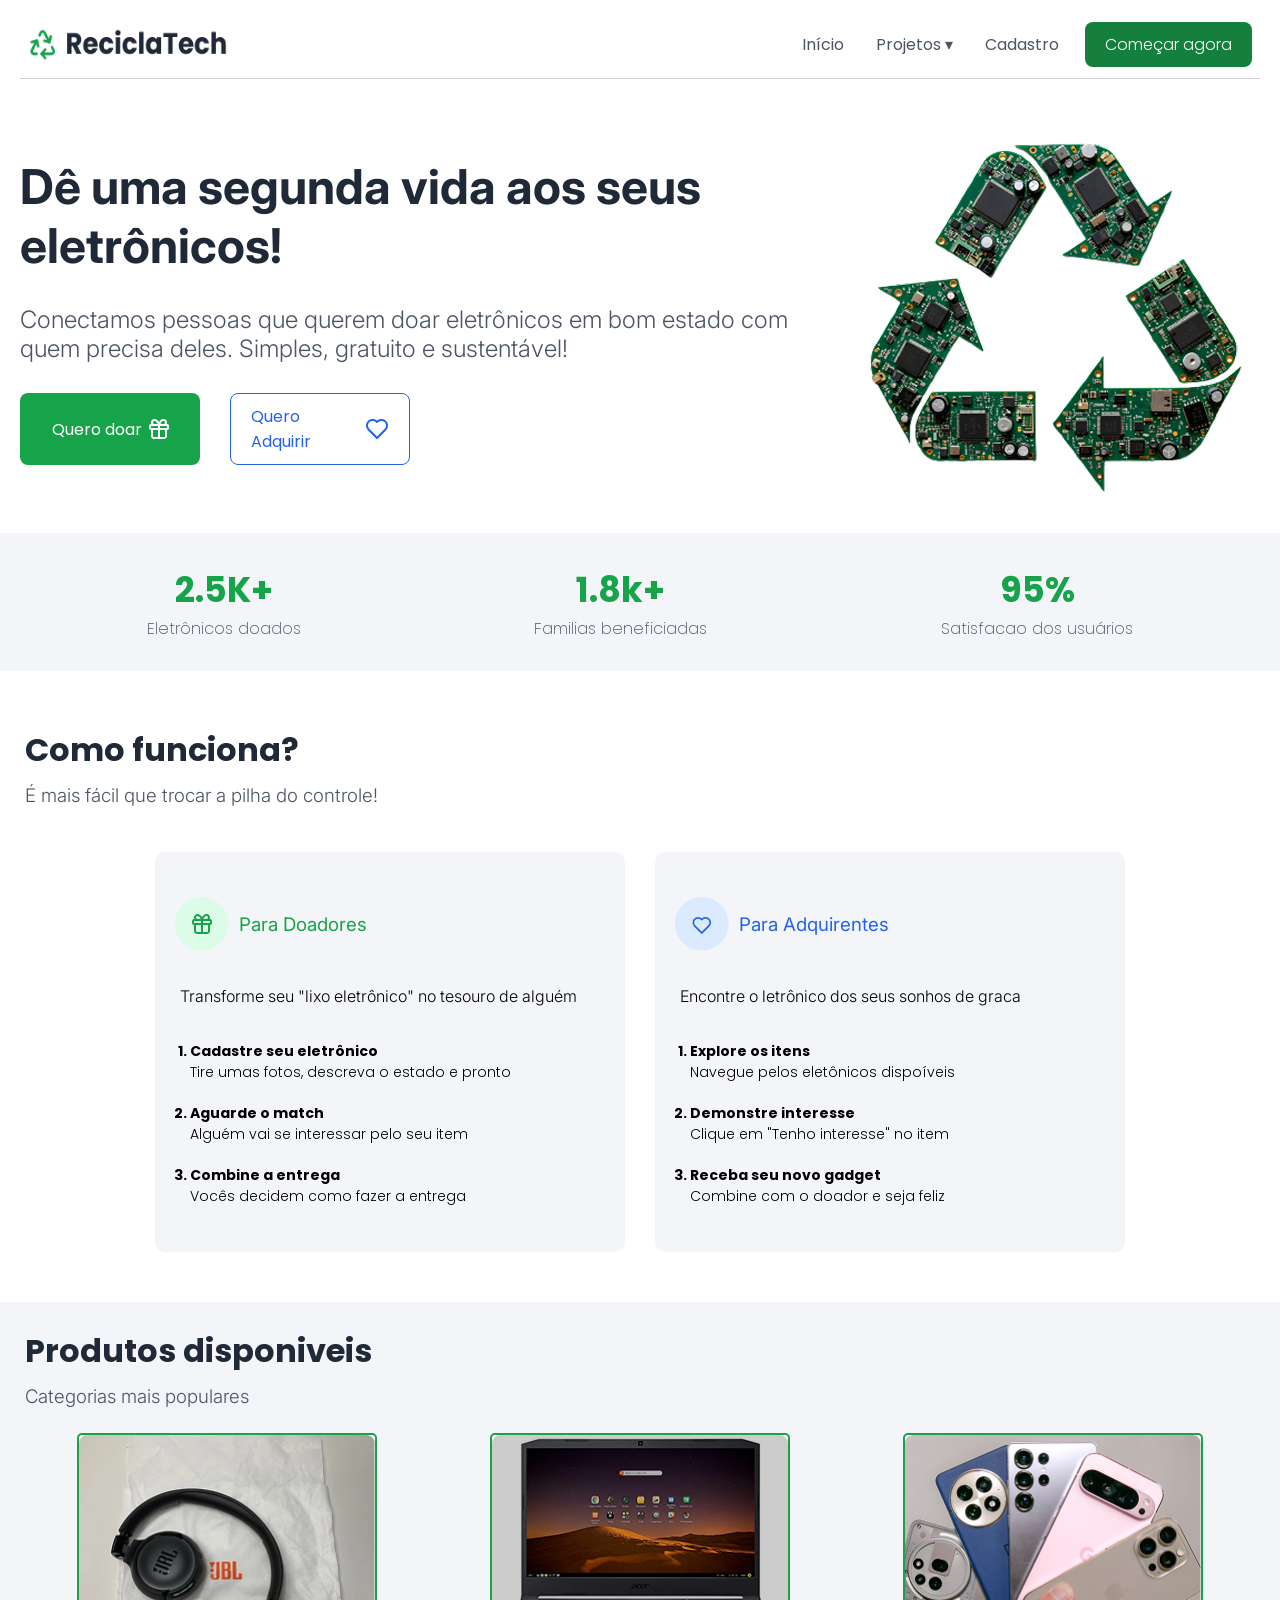
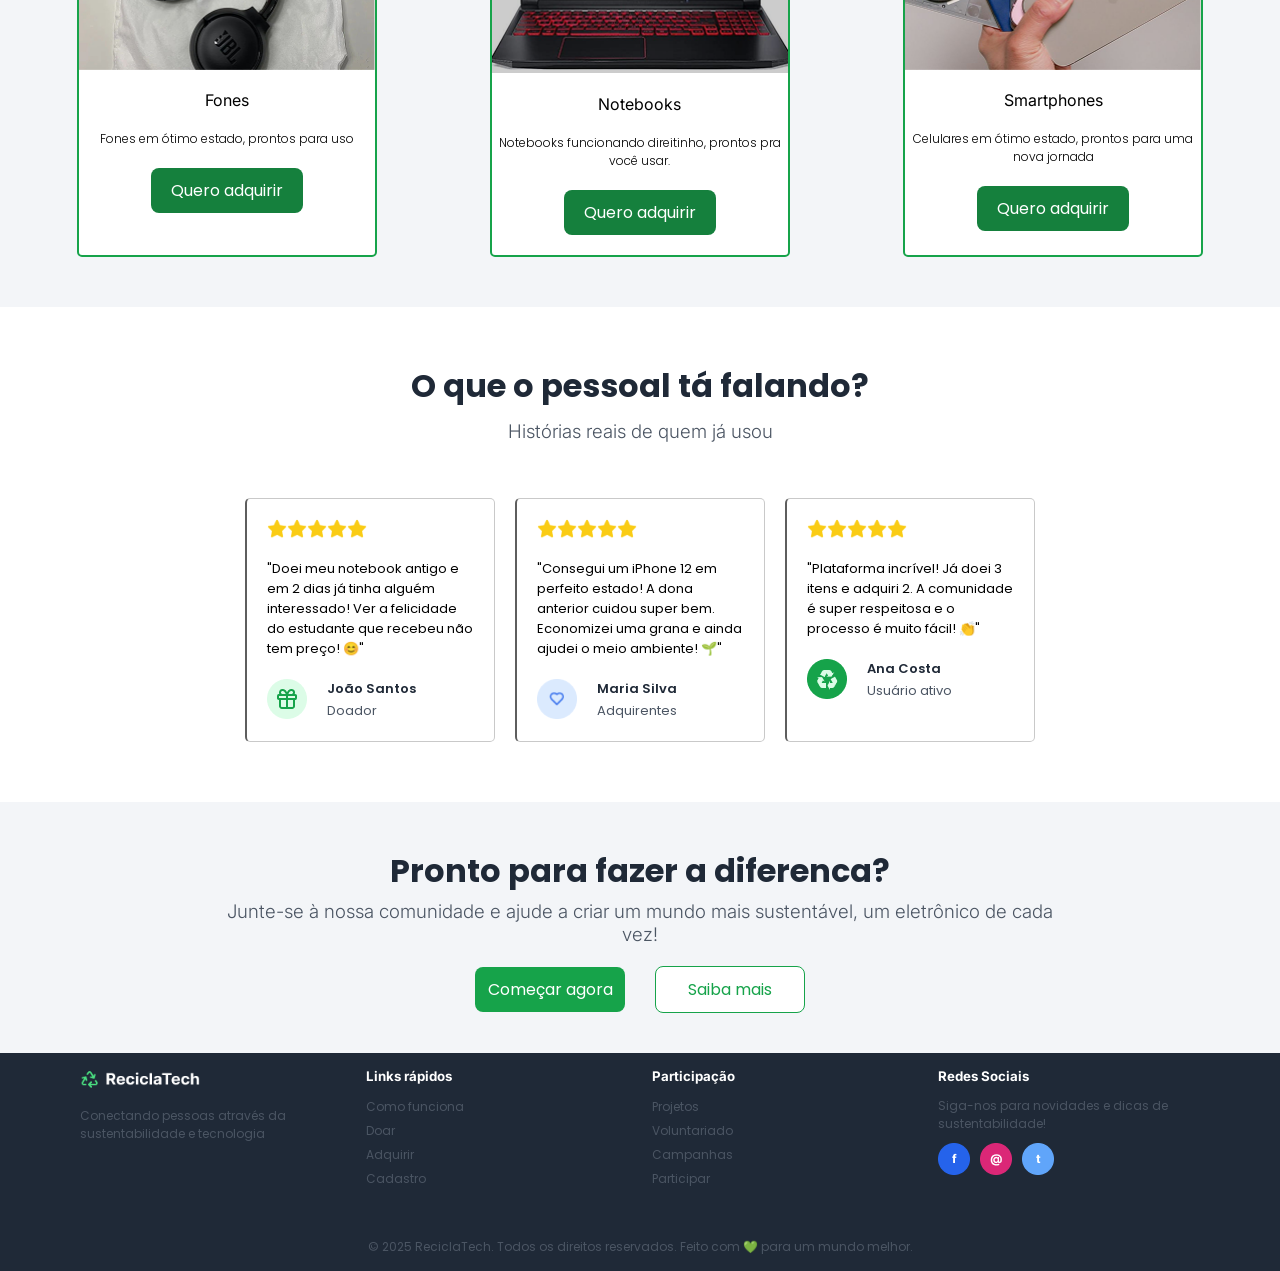
==== html/index.html @ 9a218ccb "Organiza diretórios e integra layout responsivo e feedback nativo" ====
<!DOCTYPE html>
<html lang="pt-BR">
<head>
    <meta charset="UTF-8">
    <meta name="viewport" content="width=device-width, initial-scale=1.0">
    <title>ReciclaTech</title>
    <link rel="stylesheet" href="../css/style.css">

    <!-- fonte - Poppins -->
    <link rel="preconnect" href="https://fonts.googleapis.com">
<link rel="preconnect" href="https://fonts.gstatic.com" crossorigin>
<link href="https://fonts.googleapis.com/css2?family=Montserrat:ital,wght@0,100..900;1,100..900&family=Poppins:ital,wght@0,100;0,200;0,300;0,400;0,500;0,600;0,700;0,800;0,900;1,100;1,200;1,300;1,400;1,500;1,600;1,700;1,800;1,900&display=swap" rel="stylesheet">

<!-- Fonte - Inter -->
 <link rel="preconnect" href="https://fonts.googleapis.com">
<link rel="preconnect" href="https://fonts.gstatic.com" crossorigin>
<link href="https://fonts.googleapis.com/css2?family=Inter:ital,opsz,wght@0,14..32,100..900;1,14..32,100..900&family=Montserrat:ital,wght@0,100..900;1,100..900&family=Poppins:ital,wght@0,100;0,200;0,300;0,400;0,500;0,600;0,700;0,800;0,900;1,100;1,200;1,300;1,400;1,500;1,600;1,700;1,800;1,900&display=swap" rel="stylesheet">
</head>
<body>
    <header class="cabecalho">
        <a href="index.html" aria-label="ReciclaTech — início"><img src="../imagens/Logo.png" alt="ReciclaTech"></a>
        <nav id="menu-principal" class="container-menu menu-desktop" aria-label="Navegação principal">
            <ul class="menu-lista">
                <li><a href="index.html" aria-current="page">Início</a></li>
                <li>
                    <details class="menu-dropdown">
                        <summary>Projetos</summary>
                        <ul class="submenu">
                            <li><a href="projetos.html">Todos os projetos</a></li>
                            <li><a href="projetos.html#voluntariado">Voluntariado</a></li>
                            <li><a href="projetos.html#campanhas">Campanhas de doação</a></li>
                            <li><a href="projetos.html#como-doar">Como doar</a></li>
                        </ul>
                    </details>
                </li>
                <li><a href="cadastro.html">Cadastro</a></li>
            </ul>
            <a href="cadastro.html">Começar agora</a>
        </nav>
        <details class="menu-movel">
            <summary class="menu-toggle"><span aria-hidden="true">☰</span> Menu</summary>
        <nav id="menu-movel" class="container-menu" aria-label="Navegação principal">
            <ul class="menu-lista">
                <li><a href="index.html" aria-current="page">Início</a></li>
                <li>
                    <details class="menu-dropdown">
                        <summary>Projetos</summary>
                        <ul class="submenu">
                            <li><a href="projetos.html">Todos os projetos</a></li>
                            <li><a href="projetos.html#voluntariado">Voluntariado</a></li>
                            <li><a href="projetos.html#campanhas">Campanhas de doação</a></li>
                            <li><a href="projetos.html#como-doar">Como doar</a></li>
                        </ul>
                    </details>
                </li>
                <li><a href="cadastro.html">Cadastro</a></li>
            </ul>
            <a href="cadastro.html">Começar agora</a>
        </nav>
        </details>
    </header>
    <main>
    <section class="introducao">
        <div class="intro">
        <h1>Dê uma segunda vida aos seus eletrônicos!</h1>
        <h2>Conectamos pessoas que querem doar eletrônicos em bom estado com quem precisa deles. Simples, gratuito e sustentável!</h2>
            <div class="botoes">
            <a id="doar" href="projetos.html#como-doar">Quero doar <img src="../imagens/Icone%20de%20presente.png" alt=""></a>
            <a id="adquirir" href="#produtos">Quero Adquirir <img src="../imagens/icone%20de%20coracao%20azul.png" alt=""></a>
            </div>
        </div>
        <img class="reciclagem-inicio" src="../imagens/reciclagem.png" alt="simbolo de reciclagem com eletronicos">
    </section>
    <section class="dados" aria-label="Resultados da comunidade">
        <div>
            <h2>2.5K+</h2>
            <p>Eletrônicos doados</p>
        </div>
        <div>
            <h2>1.8k+</h2>
            <p>Familias beneficiadas</p>
        </div>
        <div>
            <h2>95%</h2>
            <p>Satisfacao dos usuários</p>
        </div>
    </section>
    <section class="function" id="como-funciona">
        <h2>Como funciona?</h2>
        <h3>É mais fácil que trocar a pilha do controle!</h3>
    </section>
    <section class="beneficios" aria-label="Orientações para doadores e adquirentes">
        <div class="doadores">
            <h3><img src="../imagens/presente%20com%20fundo.png" alt="icone de presente com fundo verde">Para Doadores</h3>
            <h4>Transforme seu "lixo eletrônico" no tesouro de alguém</h4>
            <ol>
                <li>Cadastre seu eletrônico
                    <p>Tire umas fotos, descreva o estado e pronto</p>
                </li>
                <li>Aguarde o match
                    <p>Alguém vai se interessar pelo seu item</p>
                </li>
                <li>Combine a entrega
                    <p>Vocês decidem como fazer a entrega</p>
                </li>
            </ol>
        </div>
        <div class="adquirentes">
            <h3><img src="../imagens/coracao%20com%20fundo.png" alt="Imageem de coracao com fundo azul">Para Adquirentes</h3>
            <h4>Encontre o letrônico dos seus sonhos de graca</h4>
            <ol>
                <li>Explore os itens
                    <p>Navegue pelos eletônicos dispoíveis</p>
                </li>
                <li>Demonstre interesse
                    <p>Clique em "Tenho interesse" no item</p>
                </li>
                <li>Receba seu novo gadget
                    <p>Combine com o doador e seja feliz</p>
                </li>
            </ol>
        </div>
    </section>

    <section class="disponiveis" id="produtos">
        <div class="title-produtos">
        <h2>Produtos disponiveis</h2>
        <h3>Categorias mais populares</h3>
        </div>
        <div class="produtos">
            <div class="fones">
                <img src="../imagens/Fone.png" alt="fone de ouvido">
                <h4>Fones</h4>
                <p>Fones em ótimo estado, prontos para uso</p>
                <a href="cadastro.html">Quero adquirir</a>
            </div>
            <div class="notebooks">
                <img src="../imagens/Notebook.png" alt="notebook">
                <h4>Notebooks</h4>
                <p>Notebooks funcionando direitinho, prontos pra você usar.</p>
                <a href="cadastro.html">Quero adquirir</a>
            </div>
            <div class="smartphones">
                <img src="../imagens/Smartphones.png" alt="smartphones">
                <h4>Smartphones</h4>
                <p>Celulares em ótimo estado, prontos para uma nova jornada</p>
                <a href="cadastro.html">Quero adquirir</a>
            </div>
        </div>
    </section>

    <section class="comentario">
        <h2>O que o pessoal tá falando?</h2>
        <h3>Histórias reais de quem já usou</h3>
        <div class="comentarios">
            <div class="coments">
                <img class="star" src="../imagens/star.png" alt="5 estrelas de avaliacao">
                <p>"Doei meu notebook antigo e em 2 dias já tinha alguém interessado! Ver a felicidade do estudante que recebeu não tem preço! 😊"</p>
                <div class="user">
                <img src="../imagens/icon_Doador.png" alt="icone presente">
                        <div class="nomes">
                        <p class="nome-user">João Santos</p>
                        <p>Doador</p>
                    </div>
                </div> 
            </div>
            <div class="coments">
                <img class="star" src="../imagens/star.png" alt="5 estrelas de avaliacao">
                <p>"Consegui um iPhone 12 em perfeito estado! A dona anterior cuidou super bem. Economizei uma grana e ainda ajudei o meio ambiente! 🌱"</p>
                <div class="user">
                <img src="../imagens/icon_Adquirente.png" alt="icone coracao">
                        <div class="nomes">
                        <p class="nome-user">Maria Silva</p>
                        <p>Adquirentes</p>
                    </div>
                </div>
            </div>
            <div class="coments">
                <img class="star" src="../imagens/star.png" alt="5 estrelas de avaliacao">
                <p>"Plataforma incrível! Já doei 3 itens e adquiri 2. A comunidade é super respeitosa e o processo é muito fácil! 👏"</p>
                <div class="user">
                <img src="../imagens/icon_userAtivo.png" alt="icone reciclagem">
                    <div class="nomes">
                        <p class="nome-user">Ana Costa</p>
                        <p>Usuário ativo</p>
                    </div>
                </div>
            </div>
        </div>
    </section>
    <section class="saiba-mais">
        <h2>Pronto para fazer a diferenca?</h2>
        <h3>Junte-se à nossa comunidade e ajude a criar um mundo mais sustentável, um eletrônico de cada vez!</h3>
        <div class="btn">
            <a class="comecar" href="cadastro.html">Começar agora</a>
            <a class="mais" href="projetos.html">Saiba mais</a>
        </div>
    </section>
    </main>
    <footer id="contato">
        <div class="rodape">
            <div>
            <img class="logo_branco" src="../imagens/logo_branco.png" alt="logo">
            <p>Conectando pessoas através da sustentabilidade e tecnologia</p>
            </div>
            <div>
            <h5>Links rápidos</h5>
            <ul>
            <li><a href="index.html#como-funciona">Como funciona</a></li>
            <li><a href="projetos.html#como-doar">Doar</a></li>
            <li><a href="index.html#produtos">Adquirir</a></li>
            <li><a href="cadastro.html">Cadastro</a></li>
            </ul>
            </div>
            <div>
            <h5>Participação</h5>
            <ul>
            <li> <a href="projetos.html">Projetos</a></li>
            <li><a href="projetos.html#voluntariado">Voluntariado</a></li>
            <li><a href="projetos.html#campanhas">Campanhas</a></li>
            <li><a href="cadastro.html">Participar</a></li>
            </ul>
            </div>
            <div>
            <h5>Redes Sociais</h5>
            <p>Siga-nos para novidades e dicas de sustentabilidade!</p>
            <div class="redes-sociais">
                <img src="../imagens/icon_facebook.png" alt="icone Facebook">
                <img src="../imagens/icon_email.png" alt="icone email">
                <img src="../imagens/icon_Twitter.png" alt="icone Twitter">
            </div>
            </div>
        </div>
        
        <p>© 2025 ReciclaTech. Todos os direitos reservados. Feito com 💚 para um mundo melhor.</p>
    </footer>
</body>
</html>
---- css/style.css ----
@charset "UTF-8";
* {
  margin: 0;
  padding: 0;
  box-sizing: border-box;
}

button:hover {
  cursor: pointer;
  background-color: #035e24;
}

header {
  font-family: "poppins";
  font-style: normal;
  font-weight: 300;
  display: flex;
  text-align: center;
  padding: 0.6%;
  margin-left: 20px;
  margin-right: 20px;
  margin-top: 10px;
  margin-bottom: 10px;
  justify-content: space-between;
  align-items: center;
  border-bottom: 1px solid #d1d1d1;
}
header .container-menu {
  display: flex;
  align-items: center;
  gap: 20px;
}
header ul {
  display: flex;
  align-items: center;
  list-style: none;
  padding: 2px;
  gap: 30px;
}
header ul a {
  text-decoration: none;
  color: #4B5563;
}
header button {
  width: 150px;
  background-color: #16A34A;
  color: white;
  display: flex;
  align-items: center;
  justify-content: center;
  border: none;
  padding-left: 10px;
  padding-right: 10px;
  padding-bottom: 10px;
  padding-top: 10px;
  border-radius: 8px;
  font-family: "poppins";
}
header button:hover {
  cursor: pointer;
  background-color: #035e24;
}
header img {
  width: 200px;
  height: 40px;
  display: block;
}

.introducao {
  display: flex;
  font-family: "inter";
  justify-content: space-around;
  align-items: center;
  margin-left: 20px;
  margin-right: 20px;
  margin-top: 10px;
  margin-bottom: 10px;
}
.introducao h1 {
  color: #1F2937;
  font-weight: bold;
  font-size: 3rem;
}
.introducao h2 {
  color: #4B5563;
  font-weight: 300;
  margin-top: 30px;
  margin-bottom: 30px;
}
.introducao .botoes {
  display: flex;
  justify-content: initial;
  gap: 30px;
  font-family: "poppins";
}
.introducao .botoes #doar {
  width: 180px;
  background-color: #16A34A;
  color: white;
  display: flex;
  align-items: center;
  justify-content: center;
  gap: 7px;
  border: none;
  padding-left: 20px;
  padding-right: 20px;
  padding-bottom: 10px;
  padding-top: 10px;
  border-radius: 8px;
  font-family: "poppins";
}
.introducao .botoes #doar:hover {
  cursor: pointer;
  background-color: #035e24;
}
.introducao .botoes #adquirir {
  width: 180px;
  background-color: white;
  color: #2563EB;
  display: flex;
  align-items: center;
  justify-content: center;
  gap: 7px;
  border: 1px solid #2563EB;
  padding-left: 20px;
  padding-right: 20px;
  padding-bottom: 10px;
  padding-top: 10px;
  border-radius: 8px;
  font-family: "poppins";
}
.introducao .botoes #adquirir:hover {
  cursor: pointer;
  background-color: #2563EB;
  color: white;
}

.dados {
  background-color: #f3f5f8;
  display: flex;
  justify-content: space-around;
  padding: 30px;
}
.dados h2 {
  font-family: "poppins";
  color: #16a34a;
  font-size: 35px;
}
.dados p {
  color: #4B5563;
  font-family: "poppins";
  font-weight: 200;
}
.dados div {
  display: flex;
  justify-content: center;
  flex-direction: column;
  align-items: center;
}

.function {
  margin-left: 20px;
  margin-right: 20px;
  margin-top: 50px;
  margin-bottom: 40px;
}
.function h2 {
  color: #1F2937;
  font-family: "poppins";
  font-size: 2rem;
  padding: 5px;
}
.function h3 {
  color: #4B5563;
  font-family: "inter";
  font-weight: 300;
  padding: 5px;
}

.beneficios {
  display: flex;
  justify-content: center;
  align-items: start;
  gap: 30px;
}
.beneficios .doadores {
  width: 470px;
  height: 400px;
  background-color: #F3F5F8;
  display: flex;
  flex-direction: column;
  justify-content: center;
  padding: 20px;
  border-radius: 10px;
}
.beneficios .doadores h3 {
  font-family: "inter";
  font-weight: 400;
  color: #16a34a;
  display: flex;
  align-items: center;
  gap: 10px;
}
.beneficios .doadores h4 {
  font-family: "inter";
  font-weight: 300;
  font-size: 16px;
  padding-bottom: 30px;
  padding-top: 30px;
  margin: 5px;
}
.beneficios .doadores ol {
  margin-left: 15px;
  display: flex;
  flex-direction: column;
  gap: 20px;
  font-family: "poppins";
  font-weight: bold;
  font-size: 14px;
}
.beneficios .doadores ol P {
  font-weight: 300;
  font-size: 14px;
}
.beneficios .adquirentes {
  width: 470px;
  height: 400px;
  background-color: #F3F5F8;
  display: flex;
  flex-direction: column;
  justify-content: center;
  padding: 20px;
  border-radius: 10px;
}
.beneficios .adquirentes h3 {
  font-family: "inter";
  font-weight: 400;
  color: #2563EB;
  display: flex;
  align-items: center;
  gap: 10px;
}
.beneficios .adquirentes h4 {
  font-family: "inter";
  font-weight: 300;
  font-size: 16px;
  padding-bottom: 30px;
  padding-top: 30px;
  margin: 5px;
}
.beneficios .adquirentes ol {
  margin-left: 15px;
  display: flex;
  flex-direction: column;
  gap: 20px;
  font-family: "poppins";
  font-weight: bold;
  font-size: 14px;
}
.beneficios .adquirentes ol P {
  font-weight: 300;
  font-size: 14px;
}

.disponiveis {
  background-color: #F3F5F8;
  margin-top: 50px;
  margin-bottom: 50px;
  padding-bottom: 50px;
  padding-top: 20px;
  display: flex;
  flex-direction: column;
  gap: 20px;
}
.disponiveis .title-produtos {
  margin-left: 20px;
  margin-right: 20px;
}
.disponiveis .title-produtos h2 {
  color: #1F2937;
  font-family: "poppins";
  font-size: 2rem;
  padding: 5px;
}
.disponiveis .title-produtos h3 {
  color: #4B5563;
  font-family: "inter";
  font-weight: 300;
  padding: 5px;
}
.disponiveis .produtos {
  margin-left: 20px;
  margin-right: 20px;
  display: flex;
  flex-direction: row;
  justify-content: space-around;
}
.disponiveis .produtos h4 {
  font-family: "inter";
  font-weight: 400;
  font-size: 16px;
  padding-bottom: 20px;
  padding-top: 20px;
}
.disponiveis .produtos p {
  font-family: "poppins";
  font-weight: 300;
  font-size: 12px;
  padding-bottom: 20px;
}
.disponiveis .produtos button {
  display: flex;
  justify-content: center;
  padding-bottom: 7px;
  padding-top: 7px;
  padding-right: 25px;
  padding-left: 25px;
  border: none;
  border-radius: 5px;
  background-color: #16A34A;
  color: white;
  font-family: "poppins";
}
.disponiveis .produtos button:hover {
  cursor: pointer;
  background-color: #035e24;
}
.disponiveis .produtos .fones {
  border: 2px solid #16A34A;
  border-radius: 5px;
}
.disponiveis .produtos .fones img {
  width: 100%;
}
.disponiveis .produtos .fones {
  width: 300px;
  display: flex;
  flex-direction: column;
  align-items: center;
  background-color: white;
  padding-bottom: 20px;
}
.disponiveis .produtos .notebooks {
  border: 2px solid #16A34A;
  border-radius: 5px;
}
.disponiveis .produtos .notebooks img {
  width: 100%;
}
.disponiveis .produtos .notebooks {
  width: 300px;
  display: flex;
  flex-direction: column;
  align-items: center;
  text-align: center;
  background-color: white;
  padding-bottom: 20px;
}
.disponiveis .produtos .smartphones {
  border: 2px solid #16A34A;
  border-radius: 5px;
}
.disponiveis .produtos .smartphones img {
  width: 100%;
}
.disponiveis .produtos .smartphones {
  width: 300px;
  display: flex;
  flex-direction: column;
  align-items: center;
  text-align: center;
  background-color: white;
  padding-bottom: 20px;
}

.comentario {
  margin-left: 20px;
  margin-right: 20px;
  display: flex;
  flex-direction: column;
  align-items: center;
}
.comentario h2 {
  color: #1F2937;
  font-family: "poppins";
  font-size: 2rem;
  padding: 5px;
}
.comentario h3 {
  color: #4B5563;
  font-family: "inter";
  font-weight: 300;
  padding: 5px;
  margin-bottom: 40px;
}
.comentario .comentarios {
  display: flex;
  justify-content: space-around;
}
.comentario .star {
  width: 100px;
}
.comentario .coments {
  width: 250px;
  border: 1px solid #c9c9c9;
  border-left: 2px solid #5e5e5e;
  border-radius: 5px;
  padding: 20px;
  margin: 10px;
  display: flex;
  flex-direction: column;
  justify-content: start;
  gap: 20px;
}
.comentario .user {
  display: flex;
  justify-content: start;
  gap: 20px;
}
.comentario .user img {
  width: 40px;
  height: 40px;
}
.comentario .nome-user {
  font-weight: 600;
  color: #1F2937;
}
.comentario .nomes {
  display: flex;
  flex-direction: column;
  gap: 2px;
  font-weight: 400;
  color: #4B5563;
}
.comentario p {
  font-family: "poppins";
  font-size: 13px;
}

.saiba-mais {
  background-color: #F3F5F8;
  margin-top: 50px;
  padding: 20px;
  padding-bottom: 40px;
  padding-top: 40px;
  display: flex;
  flex-direction: column;
  align-items: center;
  text-align: center;
}
.saiba-mais h2 {
  color: #1F2937;
  font-family: "poppins";
  font-size: 2rem;
  padding: 5px;
}
.saiba-mais h3 {
  color: #4B5563;
  font-family: "inter";
  font-weight: 300;
  padding-left: 200px;
  padding-right: 200px;
  margin-bottom: 20px;
}
.saiba-mais .btn {
  display: flex;
  align-items: center;
  gap: 30px;
}
.saiba-mais .btn .comecar {
  width: 150px;
  background-color: #16A34A;
  color: white;
  padding: 10px;
  border: none;
  border-radius: 8px;
  font-family: "poppins";
}
.saiba-mais .btn .comecar:hover {
  cursor: pointer;
  background-color: #035e24;
}
.saiba-mais .btn .mais {
  width: 150px;
  background-color: #ffffff;
  border: 1px solid #16A34A;
  color: #16A34A;
  padding: 10px;
  border-radius: 8px;
  font-family: "poppins";
}
.saiba-mais .btn .mais:hover {
  cursor: pointer;
  background-color: #16A34A;
  color: #ffffff;
}

footer {
  padding-top: 15px;
  padding-left: 20px;
  padding-right: 20px;
  padding-bottom: 15px;
  background-color: #1F2937;
  display: flex;
  flex-direction: column;
  align-items: center;
  gap: 50px;
}
footer .rodape {
  display: flex;
  gap: 50px;
}
footer .logo_branco {
  width: 120px;
  padding-bottom: 13px;
}
footer h5 {
  font-family: "inter";
  font-weight: bold;
  color: white;
  padding-bottom: 13px;
}
footer p {
  font-family: "poppins";
  font-size: 12px;
  color: #4B5563;
}
footer ul {
  width: 200px;
  display: flex;
  flex-direction: column;
  gap: 5px;
  list-style: none;
}
footer ul a {
  text-decoration: none;
  color: white;
  font-family: "Poppins";
  font-size: 12px;
  color: #4B5563;
}
footer .redes-sociais {
  display: flex;
  justify-content: start;
  padding-top: 10px;
  gap: 10px;
}
footer .redes-sociais:hover {
  cursor: pointer;
}

@media (max-width: 1000px) {
  .beneficios {
    flex-direction: column;
    margin: auto;
    align-items: center;
  }
}
@media (max-width: 920px) {
  header {
    flex-direction: column;
  }
  header .container-menu {
    display: flex;
    gap: 20px;
  }
  header img {
    width: 120px;
    height: 25px;
  }
  .introducao {
    flex-direction: column;
    align-items: center;
    text-align: center;
  }
  .introducao .intro {
    align-items: center;
  }
  .introducao .intro .botoes {
    display: flex;
    flex-direction: column;
    align-items: center;
  }
  .disponiveis .produtos {
    flex-direction: column;
    align-items: center;
    gap: 20px;
  }
  .comentarios {
    flex-direction: column;
  }
}
@media (max-width: 800px) {
  header {
    margin-bottom: 20px;
    display: flex;
    flex-direction: column;
    gap: 10px;
  }
  header .container-menu {
    display: flex;
    flex-direction: column;
    justify-items: center;
    gap: 10px;
  }
  .introducao h1 {
    font-size: 2rem;
  }
  .introducao h2 {
    font-size: 1rem;
  }
  .introducao .reciclagem-inicio {
    width: 300px;
  }
  .dados h2 {
    font-size: 20px;
  }
  .dados p {
    font-size: 10px;
  }
  .saiba-mais h3 {
    padding: 10px;
  }
  footer .rodape {
    flex-direction: column;
  }
  .beneficios .doadores {
    width: 400px;
  }
  .beneficios .adquirentes {
    width: 400px;
  }
}
header .container-menu > a,
.disponiveis .produtos > div > a {
  display: inline-flex;
  justify-content: center;
  padding: 10px 20px;
  border-radius: 8px;
  background: #15803d;
  color: #fff;
  font-family: "Poppins", sans-serif;
  text-decoration: none;
}
header .container-menu > a:hover,
.disponiveis .produtos > div > a:hover {
  background: #166534;
}

.introducao .botoes a,
.saiba-mais .btn a {
  text-decoration: none;
}

a:focus-visible,
button:focus-visible {
  outline: 3px solid #2563eb;
  outline-offset: 4px;
}

.pagina-interna {
  background: #fff;
}
.pagina-interna .pular-conteudo {
  position: absolute;
  top: 8px;
  left: 16px;
  z-index: 10;
  padding: 12px 20px;
  background: #fff;
  color: #166534;
  transform: translateY(-150%);
}
.pagina-interna .pular-conteudo:focus {
  transform: translateY(0);
}
.pagina-interna .conteudo {
  color: #1f2937;
  font-family: "Inter", Arial, sans-serif;
  line-height: 1.65;
  width: min(1120px, 100% - 48px);
  margin: 48px auto 64px;
}
.pagina-interna h1, .pagina-interna h2, .pagina-interna h3, .pagina-interna legend {
  font-family: "Poppins", Arial, sans-serif;
  line-height: 1.3;
  font-weight: 600;
}
.pagina-interna h1 {
  font-size: clamp(1.8rem, 4vw, 2.8rem);
  letter-spacing: -0.04em;
}
.pagina-interna h2 {
  margin-bottom: 16px;
  font-size: 1.5rem;
}
.pagina-interna h3 {
  margin-bottom: 12px;
  font-size: 1.1rem;
}
.pagina-interna main p {
  color: #4b5563;
}
.pagina-interna main p + p {
  margin-top: 12px;
}
.pagina-interna section, .pagina-interna fieldset {
  scroll-margin-top: 24px;
}
.pagina-interna main a:not(.botao) {
  color: #166534;
  text-underline-offset: 4px;
}
.pagina-interna .botao {
  display: inline-flex;
  justify-content: center;
  align-items: center;
  min-height: 48px;
  padding: 12px 24px;
  border: 0;
  border-radius: 8px;
  background: #15803d;
  color: #fff;
  font: 600 0.95rem "Poppins", sans-serif;
  text-align: center;
  text-decoration: none;
  cursor: pointer;
}
.pagina-interna .botao:hover {
  background: #166534;
}

.pagina-projetos .conteudo {
  display: grid;
  grid-template-columns: repeat(12, minmax(0, 1fr));
  gap: 24px;
}
.pagina-projetos .conteudo > section {
  grid-column: span 6;
  padding: 2rem;
  background: #fff;
  border: 1px solid #e2e8e5;
  border-radius: 16px;
  min-width: 0;
}
.pagina-projetos .conteudo > section > ul, .pagina-projetos .conteudo > section > ol {
  padding-left: 24px;
  margin: 20px 0;
  color: #4b5563;
}
.pagina-projetos .conteudo > section > ul li + li, .pagina-projetos .conteudo > section > ol li + li {
  margin-top: 12px;
}
.pagina-projetos .conteudo > section > ul li::marker, .pagina-projetos .conteudo > section > ol li::marker {
  color: #15803d;
  font-weight: 700;
}
.pagina-projetos .conteudo > section > .botao {
  margin-top: 24px;
}
.pagina-projetos .conteudo .apresentacao {
  grid-column: 1/-1;
  padding: clamp(24px, 5vw, 56px);
  background: #eaf6ee;
  border-color: #cde7d4;
}
.pagina-projetos .conteudo .apresentacao > p {
  max-width: 740px;
  margin-top: 20px;
  font-size: 1.05rem;
}
.pagina-projetos .conteudo .apresentacao nav ul {
  display: flex;
  flex-wrap: wrap;
  gap: 12px;
  margin-top: 28px;
  list-style: none;
}
.pagina-projetos .conteudo .apresentacao nav a {
  display: inline-block;
  padding: 10px 16px;
  background: #fff;
  border: 1px solid #cde7d4;
  border-radius: 8px;
  font-size: 0.9rem;
  font-weight: 600;
  text-decoration: none;
}
.pagina-projetos .conteudo .apresentacao nav a:hover {
  background: #dcfce7;
}
.pagina-projetos .conteudo #campanhas article {
  padding: 20px 0;
  border-top: 1px solid #e2e8e5;
}
.pagina-projetos .conteudo #campanhas article:last-child {
  padding-bottom: 0;
}
.pagina-projetos .conteudo #campanhas article h3 {
  color: #166534;
}
.pagina-projetos .conteudo #como-doar {
  grid-column: 1/-1;
}
.pagina-projetos .conteudo #como-doar ol {
  columns: 2;
  column-gap: 48px;
}
.pagina-projetos .conteudo #como-doar li {
  break-inside: avoid;
  padding: 0 12px 12px 4px;
}

.pagina-cadastro .conteudo {
  display: grid;
  grid-template-columns: repeat(12, minmax(0, 1fr));
  gap: 24px;
  row-gap: 0;
  max-width: 900px;
}
.pagina-cadastro .conteudo > * {
  grid-column: 1/-1;
  min-width: 0;
}
.pagina-cadastro .conteudo > h1 {
  margin-bottom: 16px;
}
.pagina-cadastro .conteudo > p {
  max-width: 780px;
}
.pagina-cadastro .conteudo #aviso-demonstracao {
  margin: 24px 0 16px;
  padding: 16px 20px;
  background: #eaf6ee;
  border-left: 4px solid #15803d;
  border-radius: 0 8px 8px 0;
  color: #166534;
  font-size: 0.9rem;
}
.pagina-cadastro .conteudo form {
  margin-top: 32px;
}
.pagina-cadastro .conteudo fieldset {
  padding: 2rem;
  background: #fff;
  border: 1px solid #e2e8e5;
  border-radius: 16px;
  display: grid;
  grid-template-columns: repeat(12, minmax(0, 1fr));
  gap: 24px;
  min-width: 0;
  margin-bottom: 28px;
}
.pagina-cadastro .conteudo fieldset legend {
  padding: 0 12px;
  color: #166534;
  font-size: 1.15rem;
}
.pagina-cadastro .conteudo fieldset p {
  grid-column: span 6;
  min-width: 0;
  margin: 0;
}
.pagina-cadastro .conteudo fieldset br {
  display: none;
}
.pagina-cadastro .conteudo fieldset .campo-amplo {
  grid-column: 1/-1;
}
.pagina-cadastro .conteudo label {
  display: block;
  margin-bottom: 8px;
  color: #1f2937;
  font-size: 0.9rem;
  font-weight: 600;
}
.pagina-cadastro .conteudo input:not([type=checkbox]), .pagina-cadastro .conteudo select, .pagina-cadastro .conteudo textarea {
  display: block;
  width: 100%;
  min-width: 0;
  min-height: 48px;
  padding: 12px;
  border: 1px solid #d1d5db;
  border-radius: 8px;
  background: #fff;
  color: #1f2937;
  font: inherit;
  font-size: 1rem;
}
.pagina-cadastro .conteudo input:not([type=checkbox])::placeholder, .pagina-cadastro .conteudo select::placeholder, .pagina-cadastro .conteudo textarea::placeholder {
  color: #6b7280;
  opacity: 1;
}
.pagina-cadastro .conteudo input:not([type=checkbox]):focus-visible, .pagina-cadastro .conteudo select:focus-visible, .pagina-cadastro .conteudo textarea:focus-visible {
  outline: 3px solid #2563eb;
  outline-offset: 4px;
  border-color: #2563eb;
}
.pagina-cadastro .conteudo input:not([type=checkbox]):user-invalid, .pagina-cadastro .conteudo select:user-invalid, .pagina-cadastro .conteudo textarea:user-invalid {
  border: 2px solid #b91c1c;
}
.pagina-cadastro .conteudo textarea {
  resize: vertical;
  min-height: 140px;
}
.pagina-cadastro .conteudo small {
  display: block;
  margin-top: 8px;
  color: #4b5563;
  font-size: 0.8rem;
  line-height: 1.5;
}
.pagina-cadastro .conteudo #colaboracao > p {
  grid-column: 1/-1;
}
.pagina-cadastro .conteudo #colaboracao .opcao-colaboracao {
  display: flex;
  align-items: flex-start;
  gap: 12px;
  padding: 16px;
  background: #f3f5f8;
  border: 1px solid #e5e7eb;
  border-radius: 8px;
}
.pagina-cadastro .conteudo #colaboracao .opcao-colaboracao label {
  margin: 0;
  flex: 1;
  cursor: pointer;
}
.pagina-cadastro .conteudo #colaboracao .opcao-colaboracao input {
  width: 20px;
  height: 20px;
  margin-top: 2px;
  flex-shrink: 0;
  accent-color: #15803d;
  cursor: pointer;
}
.pagina-cadastro .conteudo #colaboracao .opcao-colaboracao input:focus-visible {
  outline: 3px solid #2563eb;
  outline-offset: 4px;
}
.pagina-cadastro .conteudo .acoes-formulario {
  margin-bottom: 12px;
}
.pagina-cadastro .conteudo form > p:last-child {
  font-size: 0.85rem;
}

body:not(.pagina-interna) > main {
  display: grid;
  grid-template-columns: repeat(12, minmax(0, 1fr));
  gap: 24px;
  gap: 0;
}
body:not(.pagina-interna) > main > section {
  grid-column: 1/-1;
  min-width: 0;
}

footer .rodape {
  display: grid;
  grid-template-columns: repeat(12, minmax(0, 1fr));
  gap: 24px;
  width: min(1120px, 100%);
}
footer .rodape > div {
  grid-column: span 3;
  min-width: 0;
}
footer .rodape ul {
  width: 100%;
}

@media (max-width: 1000px) {
  footer .rodape > div {
    grid-column: span 6;
  }
}
@media (max-width: 800px) {
  footer .rodape > div {
    grid-column: 1/-1;
  }
  .beneficios .doadores, .beneficios .adquirentes {
    width: min(400px, 100% - 32px);
    height: auto;
    min-height: 400px;
  }
}
@media (max-width: 700px) {
  .saiba-mais .btn {
    flex-wrap: wrap;
    justify-content: center;
  }
  .introducao .reciclagem-inicio,
  .disponiveis .produtos > div {
    max-width: 100%;
  }
  .pagina-interna .conteudo {
    width: calc(100% - 32px);
    margin: 28px auto 40px;
  }
  .pagina-projetos .conteudo {
    column-gap: 8px;
  }
  .pagina-projetos .conteudo > section {
    grid-column: 1/-1;
    padding: 24px;
  }
  .pagina-projetos .conteudo #como-doar ol {
    columns: 1;
  }
  .pagina-cadastro .conteudo fieldset {
    column-gap: 8px;
    padding: 24px 16px;
  }
  .pagina-cadastro .conteudo fieldset > p {
    grid-column: 1/-1;
  }
  .pagina-cadastro .conteudo fieldset legend {
    font-size: 1rem;
  }
  .pagina-interna .botao {
    width: 100%;
  }
}
@media (min-width: 1440px) {
  header,
  body:not(.pagina-interna) > main {
    max-width: 1360px;
    margin-left: auto;
    margin-right: auto;
  }
  .pagina-interna .conteudo {
    width: min(1280px, 100% - 96px);
  }
  .pagina-projetos .conteudo {
    gap: 32px;
  }
  .pagina-projetos .conteudo #voluntariado {
    grid-column: span 5;
  }
  .pagina-projetos .conteudo #campanhas {
    grid-column: span 7;
  }
  .pagina-cadastro .conteudo {
    max-width: 1040px;
  }
  .pagina-cadastro .conteudo fieldset {
    gap: 32px;
  }
  footer .rodape {
    max-width: 1280px;
    gap: 32px;
  }
}
.cabecalho {
  position: relative;
  z-index: 5;
  flex-direction: row;
  flex-wrap: wrap;
  background: #fff;
}
.cabecalho [hidden] {
  display: none !important;
}
.cabecalho .container-menu {
  flex-direction: row;
}
.cabecalho .menu-lista {
  gap: 24px;
}
.cabecalho .menu-lista > li > a,
.cabecalho summary {
  display: block;
  padding: 12px 4px;
  color: #4b5563;
  font: 400 1rem "Poppins", sans-serif;
  cursor: pointer;
}
.cabecalho a[aria-current=page], .cabecalho summary:hover {
  color: #166534;
}
.cabecalho summary:focus-visible {
  outline: 3px solid #2563eb;
  outline-offset: 4px;
}
.cabecalho summary {
  list-style: none;
}
.cabecalho summary::-webkit-details-marker {
  display: none;
}
.cabecalho summary::after {
  content: " ▾";
}
.cabecalho .menu-dropdown {
  position: relative;
}
.cabecalho .menu-dropdown[open] > summary::after {
  content: " ▴";
}
.cabecalho .submenu {
  display: none;
  position: absolute;
  top: 100%;
  right: 0;
  width: 250px;
  padding: 8px;
  border: 1px solid #d1d5db;
  border-radius: 8px;
  background: #fff;
  box-shadow: 0 8px 24px rgba(31, 41, 55, 0.1019607843);
  list-style: none;
  text-align: left;
}
.cabecalho .submenu a {
  display: block;
  padding: 12px;
  border-radius: 4px;
}
.cabecalho .submenu a:hover, .cabecalho .submenu a:focus-visible {
  background: #eaf6ee;
  color: #166534;
}
.cabecalho .menu-dropdown[open] > .submenu {
  display: block;
}
.cabecalho .menu-toggle {
  width: auto;
  min-height: 44px;
  gap: 10px;
  padding: 10px 14px;
  background: #15803d;
  font-size: 0.9rem;
}

@media (max-width: 800px) {
  .cabecalho {
    gap: 12px;
  }
  .cabecalho .container-menu {
    flex-basis: 100%;
    flex-direction: column;
    align-items: stretch;
    gap: 12px;
    padding: 12px 0;
  }
  .cabecalho .menu-lista {
    flex-direction: column;
    align-items: stretch;
    gap: 4px;
    text-align: left;
  }
  .cabecalho .menu-lista > li > a, .cabecalho summary {
    padding: 12px;
  }
  .cabecalho .submenu {
    position: static;
    width: 100%;
    box-shadow: none;
  }
}
.badge {
  display: inline-flex;
  align-items: center;
  padding: 6px 12px;
  border-radius: 999px;
  font: 600 0.8rem/1.5 "Inter", sans-serif;
}
.badge--sucesso {
  color: #166534;
  background: #dcfce7;
}
.badge--informacao {
  color: #1e40af;
  background: #dbeafe;
}
.badge--aviso {
  color: #854d0e;
  background: #fef9c3;
}
.badge--neutro {
  color: #4b5563;
  background: #e5e7eb;
}

.alerta {
  padding: 16px 20px;
  border: 1px solid;
  border-left-width: 4px;
  border-radius: 8px;
  font: 400 0.9rem/1.6 "Inter", sans-serif;
}
.alerta strong {
  display: block;
  margin-bottom: 4px;
}
.alerta--sucesso {
  color: #166534;
  background: #f0fdf4;
  border-color: #86efac;
}
.alerta--erro {
  color: #991b1b;
  background: #fef2f2;
  border-color: #fca5a5;
}
.alerta--aviso {
  color: #854d0e;
  background: #fefce8;
  border-color: #fde047;
}
.alerta--informacao {
  color: #1e40af;
  background: #eff6ff;
  border-color: #93c5fd;
}

.feedback-botao {
  min-height: 48px;
  padding: 12px 20px;
  border: 1px solid #15803d;
  border-radius: 8px;
  color: #fff;
  background: #15803d;
  font: 600 0.9rem/1.5 "Inter", sans-serif;
  cursor: pointer;
}
.feedback-botao:hover {
  background: #166534;
}
.feedback-botao:active {
  transform: translateY(1px);
}
.feedback-botao:disabled {
  opacity: 0.5;
  cursor: not-allowed;
}
.feedback-botao--secundario {
  background: #fff;
  color: #166534;
}
.feedback-botao--secundario:hover {
  background: #eaf6ee;
}

.feedback-acoes {
  display: flex;
  flex-wrap: wrap;
  gap: 12px;
  margin-top: 20px;
}

.toast {
  position: fixed;
  right: 24px;
  bottom: 24px;
  z-index: 20;
  align-items: flex-start;
  gap: 20px;
  width: min(440px, 100% - 32px);
  padding: 20px;
  background: #fff;
  border: 1px solid #86efac;
  border-left: 5px solid #15803d;
  border-radius: 12px;
  box-shadow: 0 8px 32px rgba(31, 41, 55, 0.2);
  color: #166534;
  font: 500 0.95rem/1.6 "Inter", sans-serif;
  margin: 0;
  inset: auto 24px 24px auto;
}
.toast:popover-open {
  display: flex;
}
.toast button {
  flex-shrink: 0;
  width: 44px;
  height: 44px;
  border: 0;
  border-radius: 6px;
  background: #f0fdf4;
  color: #166534;
  font-size: 1.5rem;
  cursor: pointer;
}

.cabecalho .menu-movel {
  display: none;
}
.cabecalho .menu-movel > summary {
  color: #fff;
  border-radius: 8px;
}
.cabecalho .menu-movel > summary::after {
  content: none;
}

@media (max-width: 800px) {
  .cabecalho .menu-desktop {
    display: none;
  }
  .cabecalho .menu-movel {
    display: block;
    margin-left: auto;
  }
  .cabecalho .menu-movel[open] {
    flex-basis: 100%;
  }
  .cabecalho .menu-movel > summary {
    width: max-content;
    margin-left: auto;
  }
}
.pagina-interna .alerta p {
  color: inherit;
}

.pagina-projetos .badge {
  margin-bottom: 12px;
}

.pagina-projetos .toast p {
  color: inherit;
  font-size: 0.9rem;
  margin-top: 8px;
}

.resumo-erros {
  display: none;
  margin-bottom: 24px;
}

form:has(:user-invalid) > .resumo-erros {
  display: block;
}

.pagina-cadastro .conteudo .feedback-campo {
  display: none;
}
.pagina-cadastro .conteudo input:user-invalid ~ .feedback-campo--erro {
  display: block;
  color: #991b1b;
}
.pagina-cadastro .conteudo input:user-valid ~ .feedback-campo--sucesso {
  display: block;
  color: #166534;
}
.pagina-cadastro .conteudo input:user-valid {
  border-color: #166534;
}

@media (max-width: 700px) {
  .toast {
    inset: auto 16px 16px auto;
  }
}

/*# sourceMappingURL=style.css.map */
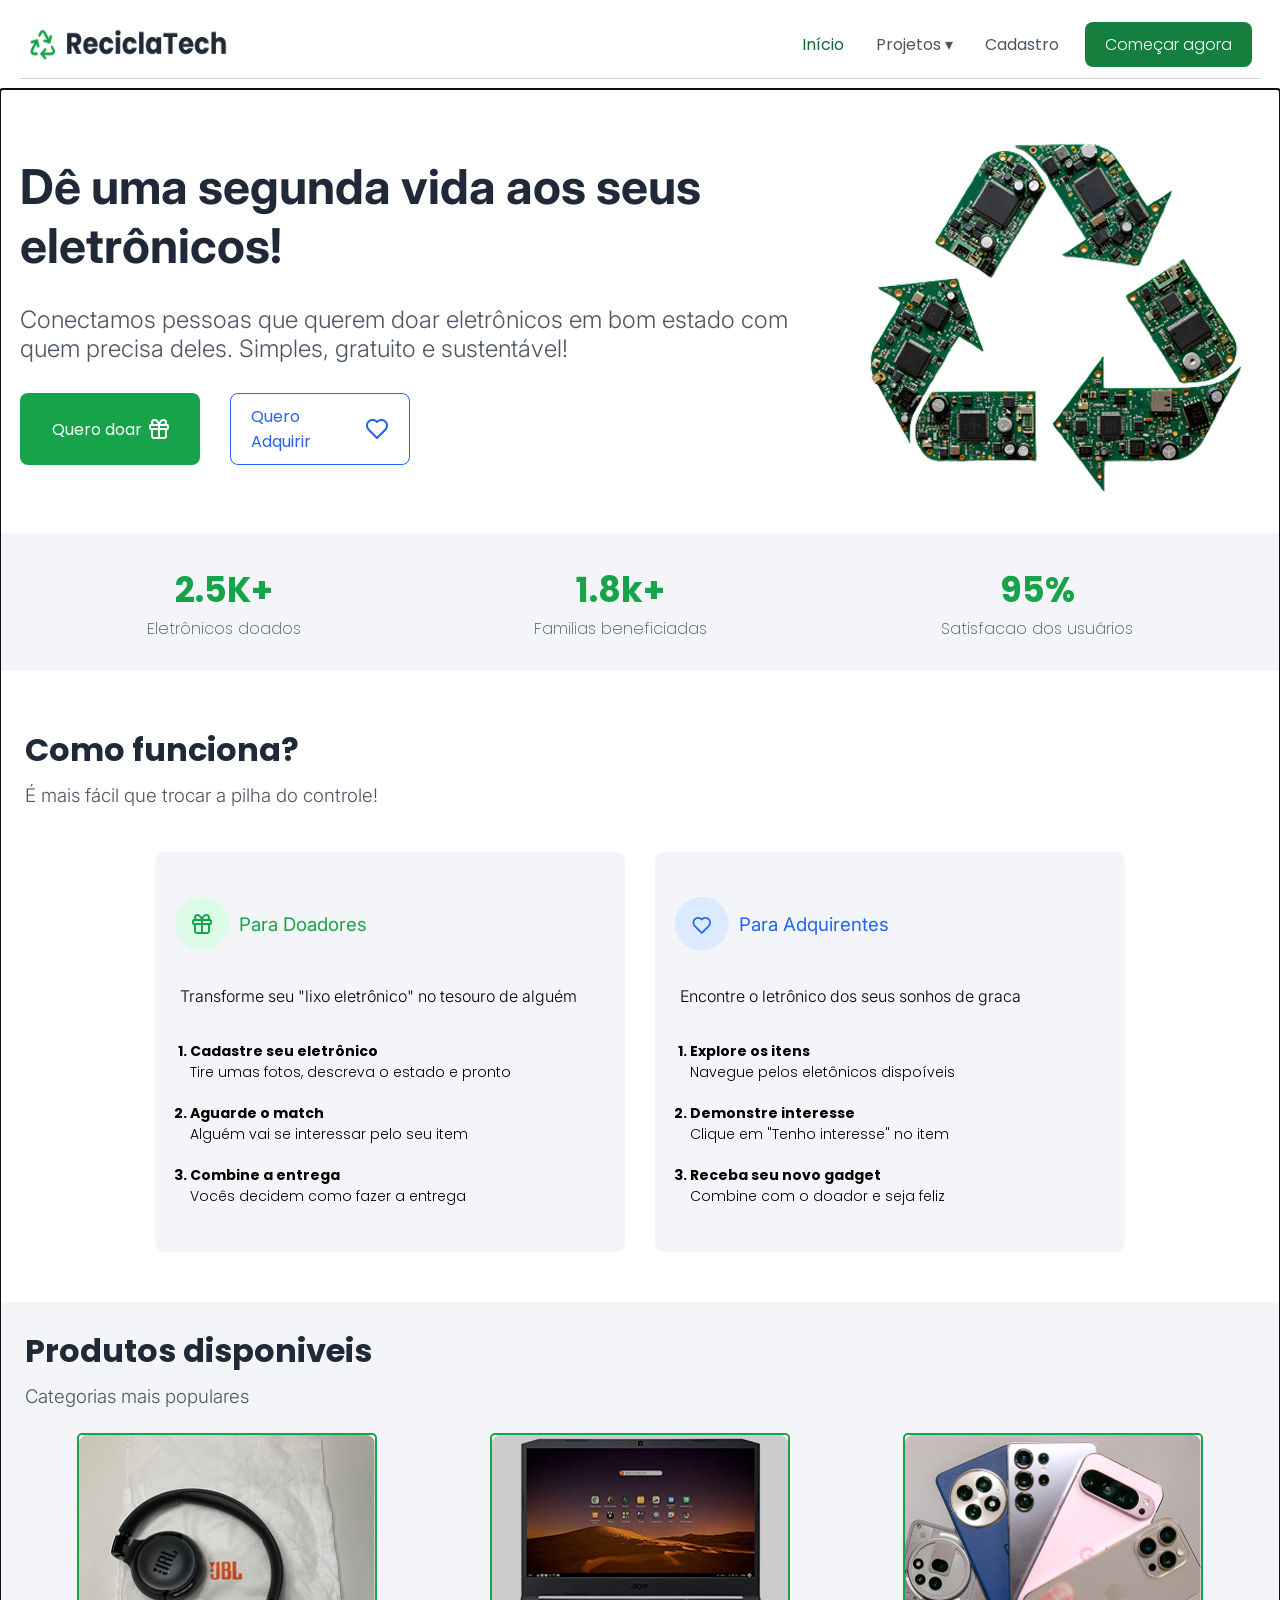
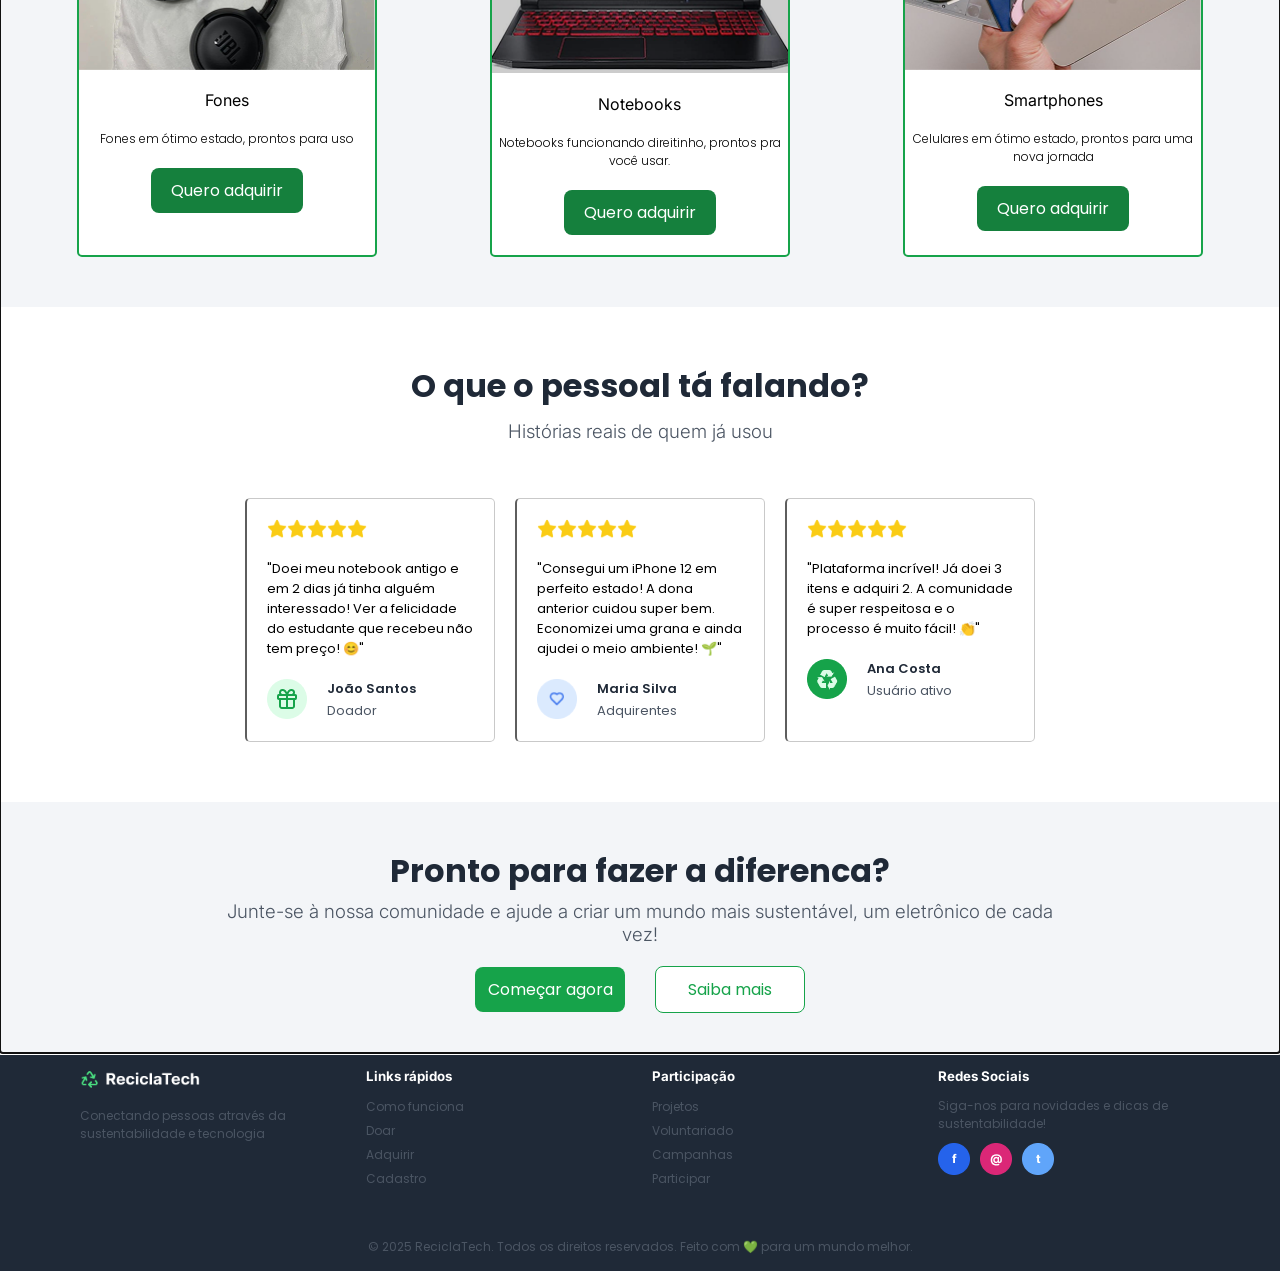
==== commit 527a4c24: "Implementa SPA simples e validação do formulário no submit" ====
--- a/html/index.html
+++ b/html/index.html
@@ -15,58 +15,59 @@
  <link rel="preconnect" href="https://fonts.googleapis.com">
 <link rel="preconnect" href="https://fonts.gstatic.com" crossorigin>
 <link href="https://fonts.googleapis.com/css2?family=Inter:ital,opsz,wght@0,14..32,100..900;1,14..32,100..900&family=Montserrat:ital,wght@0,100..900;1,100..900&family=Poppins:ital,wght@0,100;0,200;0,300;0,400;0,500;0,600;0,700;0,800;0,900;1,100;1,200;1,300;1,400;1,500;1,600;1,700;1,800;1,900&display=swap" rel="stylesheet">
+    <script type="module" src="../js/app.js"></script>
 </head>
-<body>
+<body data-pagina="inicio">
     <header class="cabecalho">
-        <a href="index.html" aria-label="ReciclaTech — início"><img src="../imagens/Logo.png" alt="ReciclaTech"></a>
+        <a href="#/inicio" aria-label="ReciclaTech — início"><img src="../imagens/Logo.png" alt="ReciclaTech"></a>
         <nav id="menu-principal" class="container-menu menu-desktop" aria-label="Navegação principal">
             <ul class="menu-lista">
-                <li><a href="index.html" aria-current="page">Início</a></li>
+                <li><a href="#/inicio" aria-current="page">Início</a></li>
                 <li>
                     <details class="menu-dropdown">
                         <summary>Projetos</summary>
                         <ul class="submenu">
-                            <li><a href="projetos.html">Todos os projetos</a></li>
-                            <li><a href="projetos.html#voluntariado">Voluntariado</a></li>
-                            <li><a href="projetos.html#campanhas">Campanhas de doação</a></li>
-                            <li><a href="projetos.html#como-doar">Como doar</a></li>
+                            <li><a href="#/projetos">Todos os projetos</a></li>
+                            <li><a href="#/projetos/voluntariado">Voluntariado</a></li>
+                            <li><a href="#/projetos/campanhas">Campanhas de doação</a></li>
+                            <li><a href="#/projetos/como-doar">Como doar</a></li>
                         </ul>
                     </details>
                 </li>
-                <li><a href="cadastro.html">Cadastro</a></li>
-            </ul>
-            <a href="cadastro.html">Começar agora</a>
+                <li><a href="#/cadastro">Cadastro</a></li>
+            </ul>
+            <a href="#/cadastro">Começar agora</a>
         </nav>
         <details class="menu-movel">
             <summary class="menu-toggle"><span aria-hidden="true">☰</span> Menu</summary>
         <nav id="menu-movel" class="container-menu" aria-label="Navegação principal">
             <ul class="menu-lista">
-                <li><a href="index.html" aria-current="page">Início</a></li>
+                <li><a href="#/inicio" aria-current="page">Início</a></li>
                 <li>
                     <details class="menu-dropdown">
                         <summary>Projetos</summary>
                         <ul class="submenu">
-                            <li><a href="projetos.html">Todos os projetos</a></li>
-                            <li><a href="projetos.html#voluntariado">Voluntariado</a></li>
-                            <li><a href="projetos.html#campanhas">Campanhas de doação</a></li>
-                            <li><a href="projetos.html#como-doar">Como doar</a></li>
+                            <li><a href="#/projetos">Todos os projetos</a></li>
+                            <li><a href="#/projetos/voluntariado">Voluntariado</a></li>
+                            <li><a href="#/projetos/campanhas">Campanhas de doação</a></li>
+                            <li><a href="#/projetos/como-doar">Como doar</a></li>
                         </ul>
                     </details>
                 </li>
-                <li><a href="cadastro.html">Cadastro</a></li>
-            </ul>
-            <a href="cadastro.html">Começar agora</a>
+                <li><a href="#/cadastro">Cadastro</a></li>
+            </ul>
+            <a href="#/cadastro">Começar agora</a>
         </nav>
         </details>
     </header>
-    <main>
+    <main id="app" tabindex="-1">
     <section class="introducao">
         <div class="intro">
         <h1>Dê uma segunda vida aos seus eletrônicos!</h1>
         <h2>Conectamos pessoas que querem doar eletrônicos em bom estado com quem precisa deles. Simples, gratuito e sustentável!</h2>
             <div class="botoes">
-            <a id="doar" href="projetos.html#como-doar">Quero doar <img src="../imagens/Icone%20de%20presente.png" alt=""></a>
-            <a id="adquirir" href="#produtos">Quero Adquirir <img src="../imagens/icone%20de%20coracao%20azul.png" alt=""></a>
+            <a id="doar" href="#/projetos/como-doar">Quero doar <img src="../imagens/Icone%20de%20presente.png" alt=""></a>
+            <a id="adquirir" href="#/inicio/produtos">Quero Adquirir <img src="../imagens/icone%20de%20coracao%20azul.png" alt=""></a>
             </div>
         </div>
         <img class="reciclagem-inicio" src="../imagens/reciclagem.png" alt="simbolo de reciclagem com eletronicos">
@@ -132,19 +133,19 @@
                 <img src="../imagens/Fone.png" alt="fone de ouvido">
                 <h4>Fones</h4>
                 <p>Fones em ótimo estado, prontos para uso</p>
-                <a href="cadastro.html">Quero adquirir</a>
+                <a href="#/cadastro">Quero adquirir</a>
             </div>
             <div class="notebooks">
                 <img src="../imagens/Notebook.png" alt="notebook">
                 <h4>Notebooks</h4>
                 <p>Notebooks funcionando direitinho, prontos pra você usar.</p>
-                <a href="cadastro.html">Quero adquirir</a>
+                <a href="#/cadastro">Quero adquirir</a>
             </div>
             <div class="smartphones">
                 <img src="../imagens/Smartphones.png" alt="smartphones">
                 <h4>Smartphones</h4>
                 <p>Celulares em ótimo estado, prontos para uma nova jornada</p>
-                <a href="cadastro.html">Quero adquirir</a>
+                <a href="#/cadastro">Quero adquirir</a>
             </div>
         </div>
     </section>
@@ -192,8 +193,8 @@
         <h2>Pronto para fazer a diferenca?</h2>
         <h3>Junte-se à nossa comunidade e ajude a criar um mundo mais sustentável, um eletrônico de cada vez!</h3>
         <div class="btn">
-            <a class="comecar" href="cadastro.html">Começar agora</a>
-            <a class="mais" href="projetos.html">Saiba mais</a>
+            <a class="comecar" href="#/cadastro">Começar agora</a>
+            <a class="mais" href="#/projetos">Saiba mais</a>
         </div>
     </section>
     </main>
@@ -206,19 +207,19 @@
             <div>
             <h5>Links rápidos</h5>
             <ul>
-            <li><a href="index.html#como-funciona">Como funciona</a></li>
-            <li><a href="projetos.html#como-doar">Doar</a></li>
-            <li><a href="index.html#produtos">Adquirir</a></li>
-            <li><a href="cadastro.html">Cadastro</a></li>
+            <li><a href="#/inicio/como-funciona">Como funciona</a></li>
+            <li><a href="#/projetos/como-doar">Doar</a></li>
+            <li><a href="#/inicio/produtos">Adquirir</a></li>
+            <li><a href="#/cadastro">Cadastro</a></li>
             </ul>
             </div>
             <div>
             <h5>Participação</h5>
             <ul>
-            <li> <a href="projetos.html">Projetos</a></li>
-            <li><a href="projetos.html#voluntariado">Voluntariado</a></li>
-            <li><a href="projetos.html#campanhas">Campanhas</a></li>
-            <li><a href="cadastro.html">Participar</a></li>
+            <li> <a href="#/projetos">Projetos</a></li>
+            <li><a href="#/projetos/voluntariado">Voluntariado</a></li>
+            <li><a href="#/projetos/campanhas">Campanhas</a></li>
+            <li><a href="#/cadastro">Participar</a></li>
             </ul>
             </div>
             <div>
--- a/css/style.css
+++ b/css/style.css
@@ -1077,7 +1077,7 @@
   font: 400 1rem "Poppins", sans-serif;
   cursor: pointer;
 }
-.cabecalho a[aria-current=page], .cabecalho summary:hover {
+.cabecalho .menu-lista a[aria-current=page], .cabecalho summary:hover {
   color: #166534;
 }
 .cabecalho summary:focus-visible {
@@ -1355,5 +1355,11 @@
     inset: auto 16px 16px auto;
   }
 }
+.pagina-cadastro .conteudo #retorno-formulario {
+  margin: 16px 0;
+}
+.pagina-cadastro .conteudo #retorno-formulario[hidden] {
+  display: none;
+}
 
 /*# sourceMappingURL=style.css.map */
